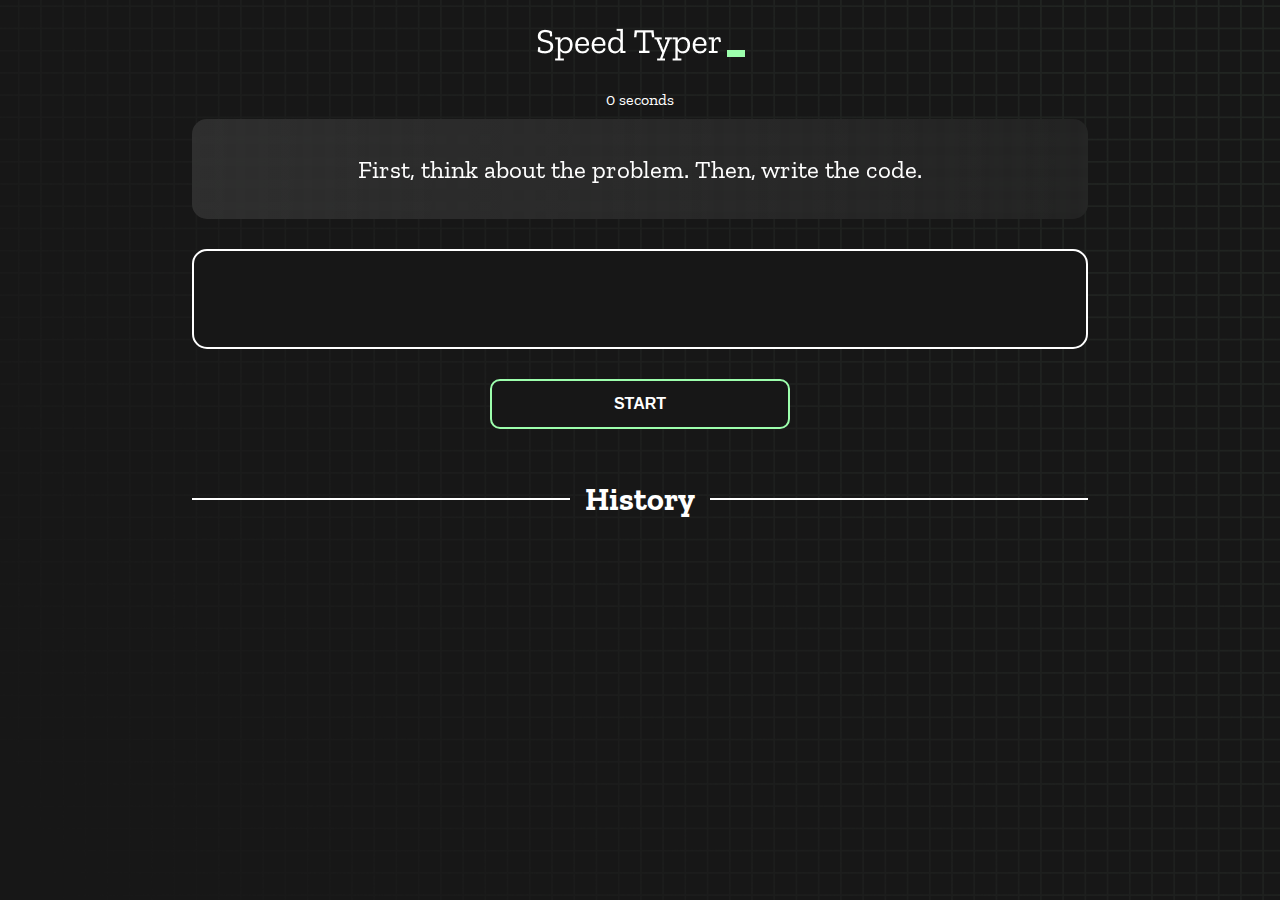
==== index.html @ 1d94f979 "Initial commit" ====
<!DOCTYPE html>
<html lang="en">
  <head>
    <meta charset="UTF-8" />
    <meta http-equiv="X-UA-Compatible" content="IE=edge" />
    <meta name="viewport" content="width=device-width, initial-scale=1.0" />
    <title>Speed Monster</title>
    <link rel="stylesheet" href="styles.css" />
    <link rel="preconnect" href="https://fonts.googleapis.com" />
    <link rel="preconnect" href="https://fonts.gstatic.com" crossorigin />
    <link
      href="https://fonts.googleapis.com/css2?family=Zilla+Slab:wght@300;400;500&display=swap"
      rel="stylesheet"
    />
  </head>
  <body>
    <h1 class="title"><img src="./logo.png" /></h1>
    <div id="show-time">0 seconds</div>

    <div class="box-container">
      <div id="question"></div>

      <div id="display" class="inactive"></div>

      <div class="buttons">
        <button id="starts">START</button>
      </div>

      <div class="divider-container">
        <div class="line"></div>
        <h1 class="title2">History</h1>
        <div class="line"></div>
      </div>
      <div id="histories"></div>
    </div>

    <div id="countdown"></div>
    <div id="modal-background" class="hidden"></div>
    <div id="result" class="hidden"></div>

    <script src="./history.js"></script>
    <script src="./script.js"></script>
  </body>
</html>
---- styles.css ----
* {
  padding: 0;
  margin: 0;
  box-sizing: border-box;
}

body {
  background-image: url("./bg.png");
  background-size: cover;
  background-position: left top;
  font-family: "Zilla Slab", serif;
}

.box-container {
  width: 70%;
  margin: 0 auto;
}

#question {
  height: 100px;
  display: flex;
  align-items: center;
  justify-content: center;
  color: white;
  font-size: 25px;
  border-radius: 15px;
  background: rgb(255, 255, 255);
  background: linear-gradient(
    92.49deg,
    rgba(255, 255, 255, 0.1) 0.18%,
    rgba(255, 255, 255, 0.05) 99.85%
  );
  backdrop-filter: blur(5px);
  margin-bottom: 30px;
}

#display {
  height: 100px;
  display: flex;
  flex-wrap: wrap;
  align-items: center;
  padding-left: 5rem;
  color: white;
  font-size: 32px;
  background-color: #171717;
  border: 2px solid #9dffad;
  border-radius: 15px;
}

#countdown {
  position: fixed;
  height: 100vh;
  width: 100vw;
  background-color: rgba(0, 0, 0, 0.8);
  top: 0;
  left: 0;
  display: flex;
  align-items: center;
  justify-content: center;
  font-size: 3rem;
  color: white;
  display: none;
}
#result {
  position: fixed;
  top: 10%; 
  left: 10%;
  transform: translate(-50%, -50%);
  height: 250px;
  width: 400px;
  background-color: #171717;
  border-radius: 15px;
  border: 2px solid #9dffad;
  color: white;
  text-align: center;
  padding: 2rem;
}
#show-time{
  text-align: center;
  color: white;
  margin: 10px 0;
}

.green {
  color: #9dffad;
}
.red {
  color: #eb6565;
}
.bold {
  font-weight: 700;
}
.inactive {
  border: 2px solid white !important;
}
.hidden {
  display: none;
}
.title {
  text-align: center;
  color: white;
  margin: 20px 0;
}

.divider-container {
  height: 80px;
  display: flex;
  justify-content: center;
  align-items: center;
  gap: 15px;
  margin: 0 auto;
}

.line {
  height: 2px;
  background: white;
  width: 100%;
}

.title2 {
  color: white;
  display: block;
}

.buttons {
  display: flex;
  justify-content: center;
  margin: 30px 0;
}
button {
  padding: 10px 20px;
  border: none;
  font-size: 16px;
  font-weight: bold;
  width: 300px;
  height: 50px;
  color: white;
  background-color: #171717;
  border-radius: 10px;
  border: 2px solid #9dffad;
  cursor: pointer;
}

#histories {
  display: flex;
  flex-wrap: wrap;
  justify-content: space-around;
}

.card {
  width: 100%;
  height: 100%;
  padding: 50px;
  display: flex;
  justify-content: space-between;
  align-items: center;
  padding: 20px 30px;
  color: white;
  border-radius: 15px;
  background: rgb(255, 255, 255);
  background: linear-gradient(
    92.49deg,
    rgba(255, 255, 255, 0.1) 0.18%,
    rgba(255, 255, 255, 0.05) 99.85%
  );
  backdrop-filter: blur(5px);
  margin-bottom: 30px;
}

#modal-background {
  background: rgb(255, 255, 255);
  background: linear-gradient(
    92.49deg,
    rgba(255, 255, 255, 0.1) 0.18%,
    rgba(255, 255, 255, 0.05) 99.85%
  );
  backdrop-filter: blur(5px);
  height: 100vh;
  width: 100%;
  position: fixed;
  top: 0;
}

@media only screen and (max-width: 700px) {
  .box-container {
    padding: 0 20px;
    width: 100%;
  }
  .card {
    flex-direction: column;
  }
}
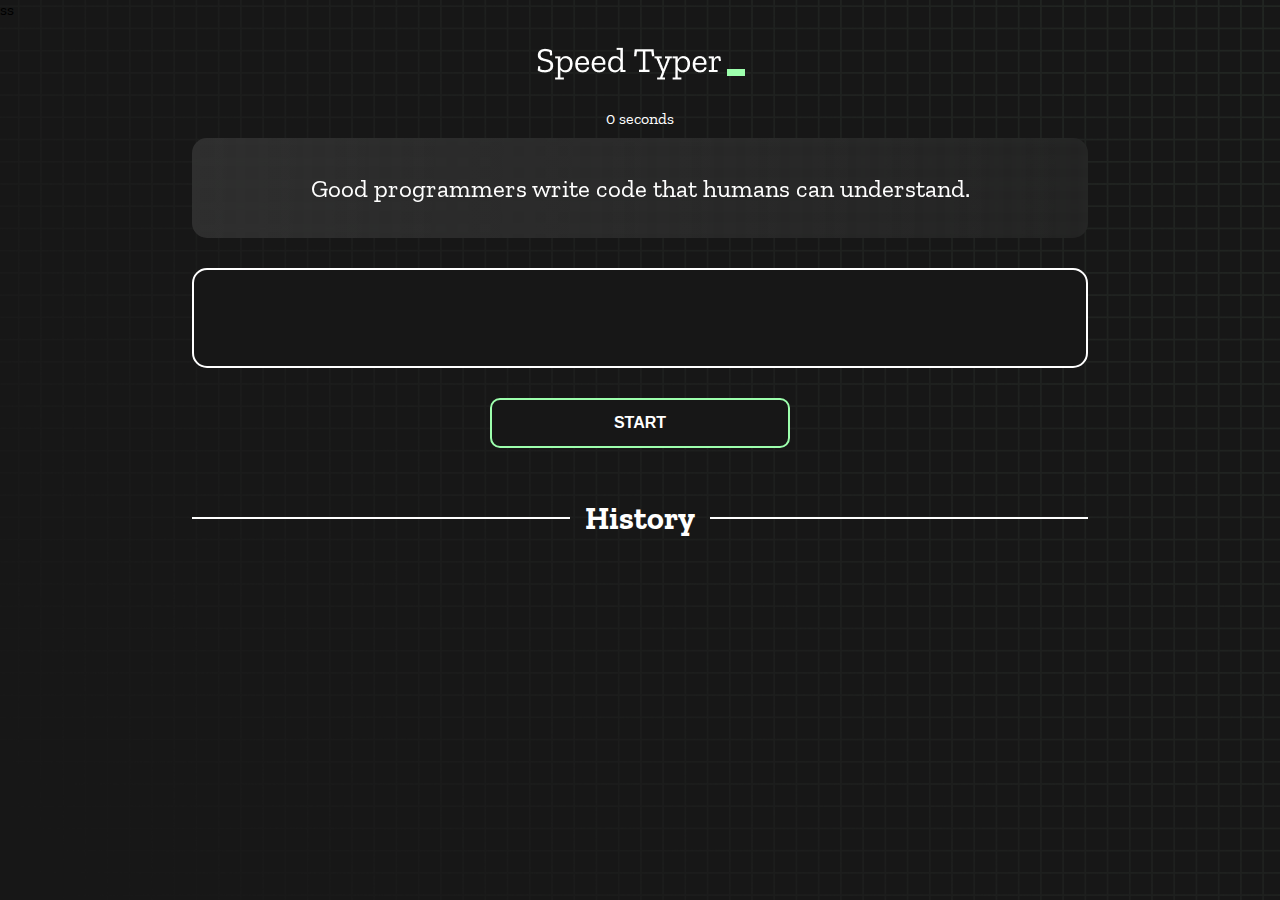
==== commit 42f96191: "First btn add" ====
--- a/index.html
+++ b/index.html
@@ -1,44 +1,44 @@
 <!DOCTYPE html>
 <html lang="en">
-  <head>
-    <meta charset="UTF-8" />
-    <meta http-equiv="X-UA-Compatible" content="IE=edge" />
-    <meta name="viewport" content="width=device-width, initial-scale=1.0" />
-    <title>Speed Monster</title>
-    <link rel="stylesheet" href="styles.css" />
-    <link rel="preconnect" href="https://fonts.googleapis.com" />
-    <link rel="preconnect" href="https://fonts.gstatic.com" crossorigin />
-    <link
-      href="https://fonts.googleapis.com/css2?family=Zilla+Slab:wght@300;400;500&display=swap"
-      rel="stylesheet"
-    />
-  </head>
-  <body>
-    <h1 class="title"><img src="./logo.png" /></h1>
-    <div id="show-time">0 seconds</div>
 
-    <div class="box-container">
-      <div id="question"></div>
+<head>ss
+  <meta charset="UTF-8" />
+  <meta http-equiv="X-UA-Compatible" content="IE=edge" />
+  <meta name="viewport" content="width=device-width, initial-scale=1.0" />
+  <title>Speed Monster</title>
+  <link rel="stylesheet" href="styles.css" />
+  <link rel="preconnect" href="https://fonts.googleapis.com" />
+  <link rel="preconnect" href="https://fonts.gstatic.com" crossorigin />
+  <link href="https://fonts.googleapis.com/css2?family=Zilla+Slab:wght@300;400;500&display=swap" rel="stylesheet" />
+</head>
 
-      <div id="display" class="inactive"></div>
+<body>
+  <h1 class="title"><img src="./logo.png" /></h1>
+  <div id="show-time">0 seconds</div>
 
-      <div class="buttons">
-        <button id="starts">START</button>
-      </div>
+  <div class="box-container">
+    <div id="question"></div>
 
-      <div class="divider-container">
-        <div class="line"></div>
-        <h1 class="title2">History</h1>
-        <div class="line"></div>
-      </div>
-      <div id="histories"></div>
+    <div id="display" class="inactive"></div>
+
+    <div class="buttons">
+      <button id="starts">START</button>
     </div>
 
-    <div id="countdown"></div>
-    <div id="modal-background" class="hidden"></div>
-    <div id="result" class="hidden"></div>
+    <div class="divider-container" buttons>
+      <div class="line"></div>
+      <h1 class="title2">History</h1>
+      <div class="line"></div>
+    </div>
+    <div id="histories"></div>
+  </div>
 
-    <script src="./history.js"></script>
-    <script src="./script.js"></script>
-  </body>
-</html>
+  <div id="countdown"></div>
+  <div id="modal-background" class="hidden"></div>
+  <div id="result" class="hidden"></div>
+
+  <script src="./history.js"></script>
+  <script src="./script.js"></script>
+</body>
+
+</html>--- a/styles.css
+++ b/styles.css
@@ -25,11 +25,9 @@
   font-size: 25px;
   border-radius: 15px;
   background: rgb(255, 255, 255);
-  background: linear-gradient(
-    92.49deg,
-    rgba(255, 255, 255, 0.1) 0.18%,
-    rgba(255, 255, 255, 0.05) 99.85%
-  );
+  background: linear-gradient(92.49deg,
+      rgba(255, 255, 255, 0.1) 0.18%,
+      rgba(255, 255, 255, 0.05) 99.85%);
   backdrop-filter: blur(5px);
   margin-bottom: 30px;
 }
@@ -61,9 +59,10 @@
   color: white;
   display: none;
 }
+
 #result {
   position: fixed;
-  top: 10%; 
+  top: 10%;
   left: 10%;
   transform: translate(-50%, -50%);
   height: 250px;
@@ -75,7 +74,8 @@
   text-align: center;
   padding: 2rem;
 }
-#show-time{
+
+#show-time {
   text-align: center;
   color: white;
   margin: 10px 0;
@@ -84,18 +84,23 @@
 .green {
   color: #9dffad;
 }
+
 .red {
   color: #eb6565;
 }
+
 .bold {
   font-weight: 700;
 }
+
 .inactive {
   border: 2px solid white !important;
 }
+
 .hidden {
   display: none;
 }
+
 .title {
   text-align: center;
   color: white;
@@ -127,6 +132,7 @@
   justify-content: center;
   margin: 30px 0;
 }
+
 button {
   padding: 10px 20px;
   border: none;
@@ -158,22 +164,18 @@
   color: white;
   border-radius: 15px;
   background: rgb(255, 255, 255);
-  background: linear-gradient(
-    92.49deg,
-    rgba(255, 255, 255, 0.1) 0.18%,
-    rgba(255, 255, 255, 0.05) 99.85%
-  );
+  background: linear-gradient(92.49deg,
+      rgba(255, 255, 255, 0.1) 0.18%,
+      rgba(255, 255, 255, 0.05) 99.85%);
   backdrop-filter: blur(5px);
   margin-bottom: 30px;
 }
 
 #modal-background {
   background: rgb(255, 255, 255);
-  background: linear-gradient(
-    92.49deg,
-    rgba(255, 255, 255, 0.1) 0.18%,
-    rgba(255, 255, 255, 0.05) 99.85%
-  );
+  background: linear-gradient(92.49deg,
+      rgba(255, 255, 255, 0.1) 0.18%,
+      rgba(255, 255, 255, 0.05) 99.85%);
   backdrop-filter: blur(5px);
   height: 100vh;
   width: 100%;
@@ -186,7 +188,8 @@
     padding: 0 20px;
     width: 100%;
   }
+
   .card {
     flex-direction: column;
   }
-}
+}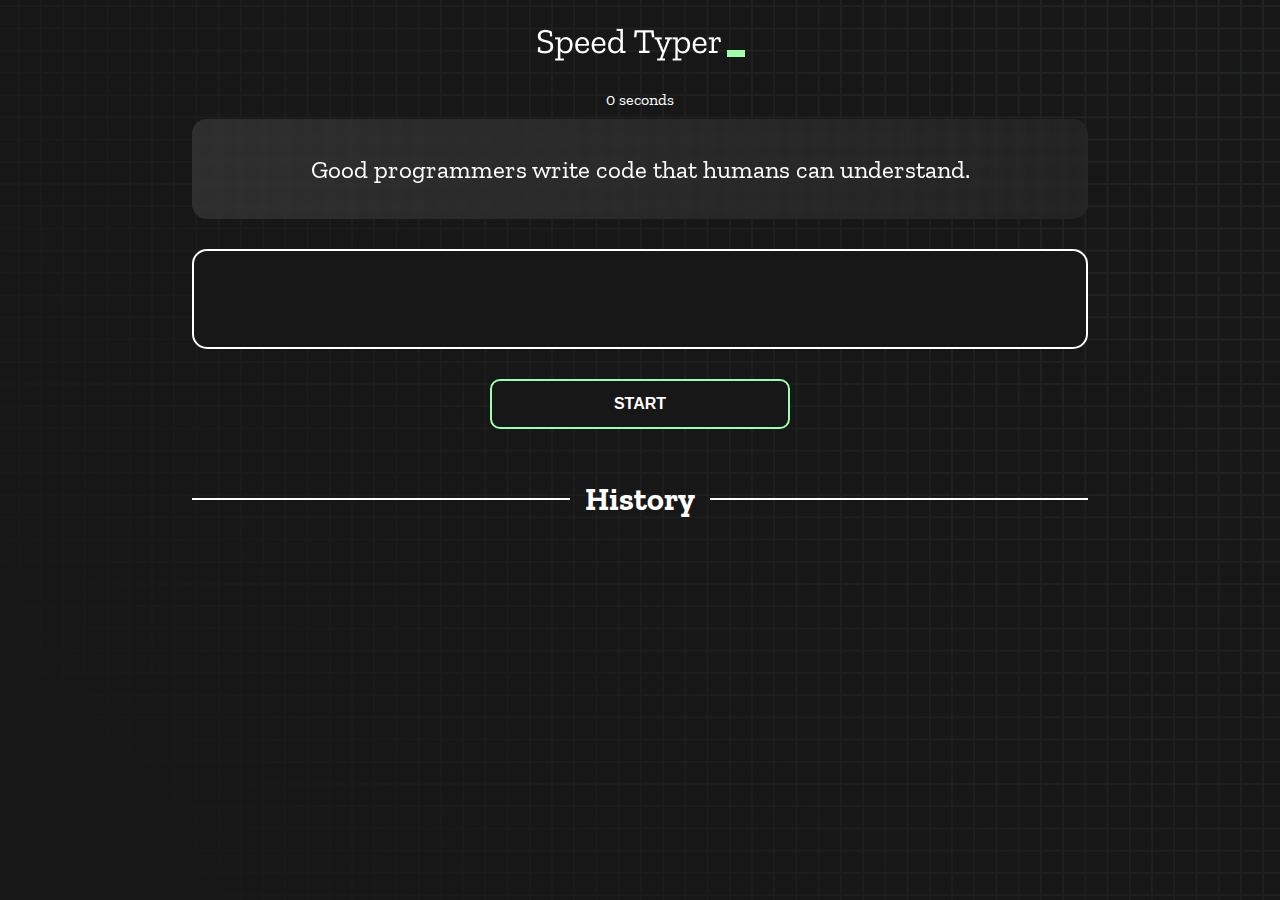
==== commit 81c18178: "add modal center" ====
--- a/index.html
+++ b/index.html
@@ -1,7 +1,7 @@
 <!DOCTYPE html>
 <html lang="en">
 
-<head>ss
+<head>
   <meta charset="UTF-8" />
   <meta http-equiv="X-UA-Compatible" content="IE=edge" />
   <meta name="viewport" content="width=device-width, initial-scale=1.0" />
--- a/styles.css
+++ b/styles.css
@@ -62,8 +62,8 @@
 
 #result {
   position: fixed;
-  top: 10%;
-  left: 10%;
+  top: 50%;
+  left: 50%;
   transform: translate(-50%, -50%);
   height: 250px;
   width: 400px;
